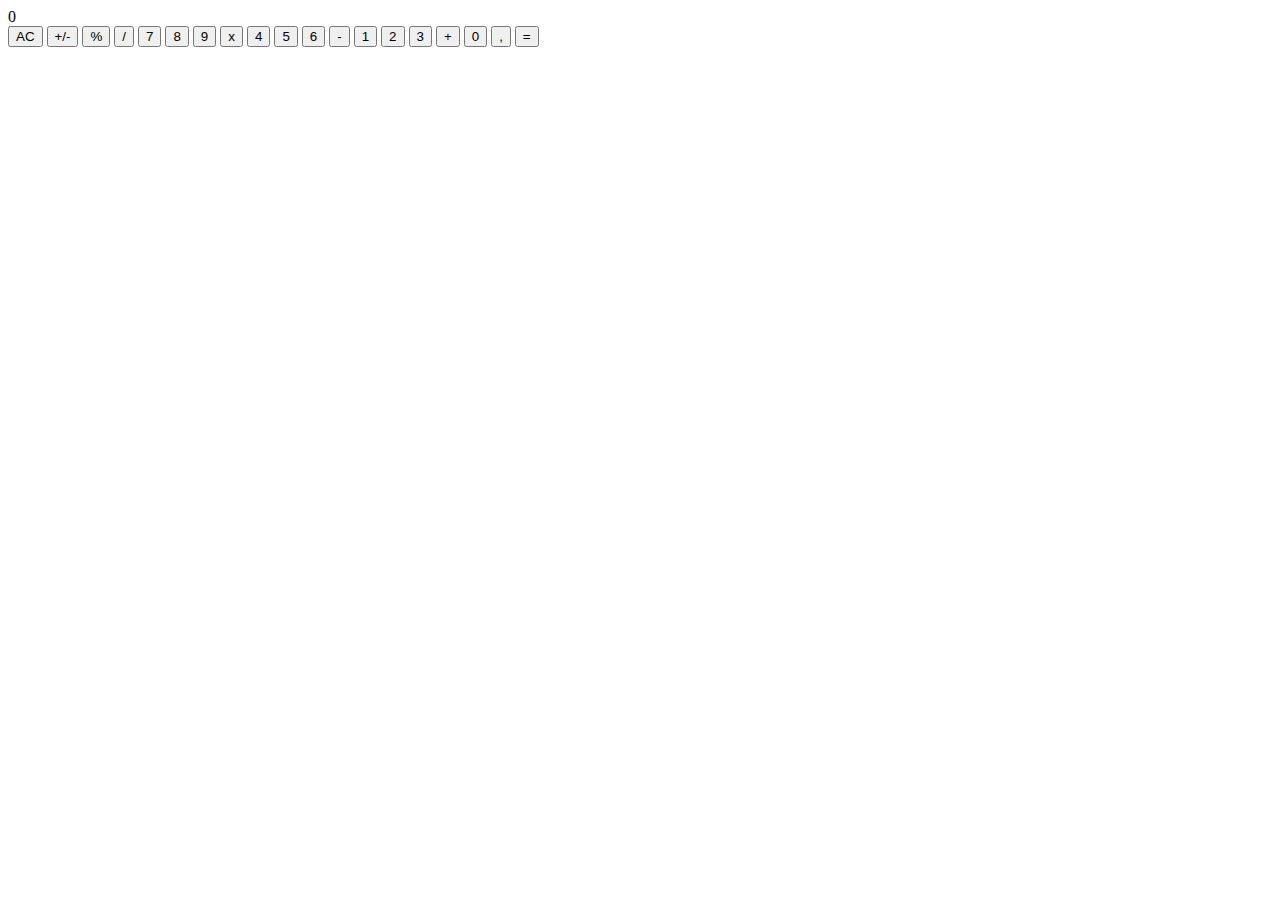
==== Practice/IOS/Calculator/index.html @ dd8d991c "Add empty CSS and JavaScript files for calculator and added basic HTML code for a simple calculator " ====
<!DOCTYPE html>
<html lang="en">
    <head>
        <title>Document</title>
        <link rel="stylesheet" href="style.css">
    </head>
    <body>
        <div class="container">
            <div class="result">
                <span>0</span>
            </div>
            <div class="buttons">
                <button class="item item1 clear">AC</button>
                <button class="item item1 negative">+/-</button>
                <button class="item persent sign">%</button>
                <button class="item item3 sign">/</button>
                <button class="item numbers">7</button>
                <button class="item numbers">8</button>
                <button class="item numbers">9</button>
                <button class="item item3 sign">x</button>
                <button class="item numbers">4</button>
                <button class="item numbers">5</button>
                <button class="item numbers">6</button>
                <button class="item item3 sign">-</button>
                <button class="item numbers">1</button>
                <button class="item numbers">2</button>
                <button class="item numbers">3</button>
                <button class="item item3 sign">+</button>
                <button class="item itemZero numbers">0</button>
                <button class="item comma">,</button>
                <button class="item item3 equals">=</button>
            </div>
        </div>

        <script src="index.js"></script>
    </body>
</html>
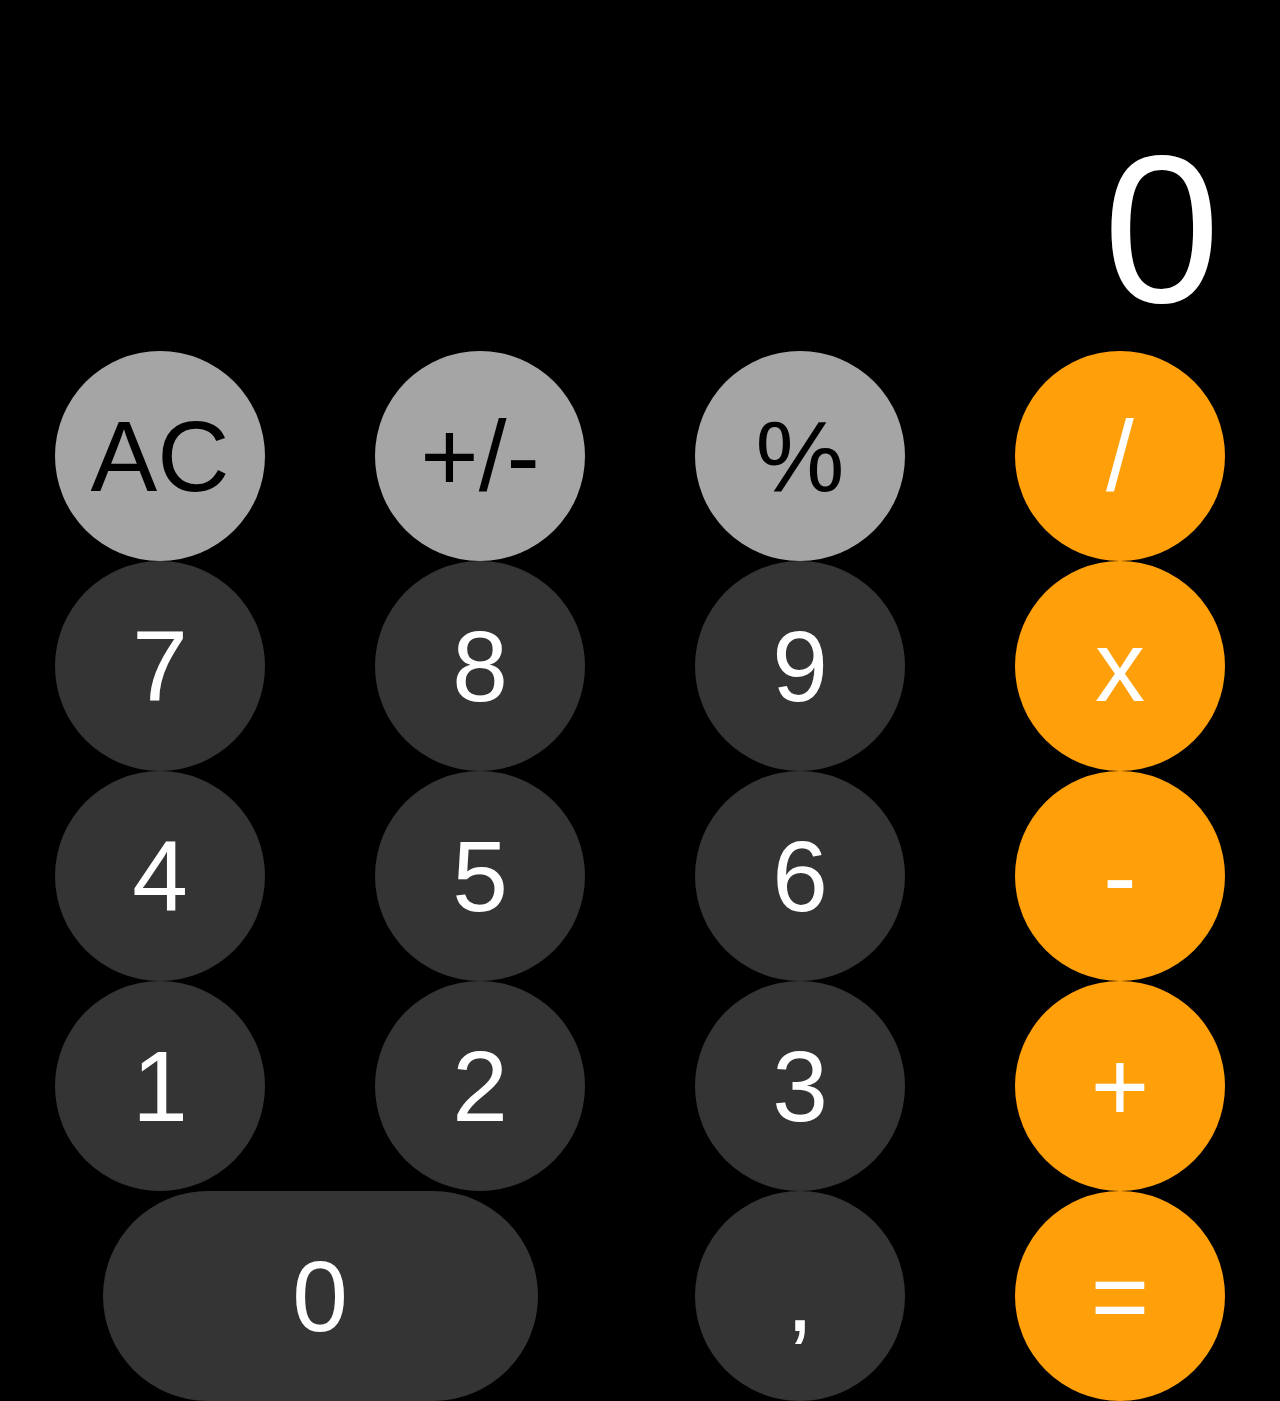
==== commit dbdcae1e: "Proyect IOS calculator almost finished because of some problems in the operators items" ====
--- a/Practice/IOS/Calculator/index.html
+++ b/Practice/IOS/Calculator/index.html
@@ -1,37 +1,37 @@
 <!DOCTYPE html>
 <html lang="en">
-    <head>
-        <title>Document</title>
-        <link rel="stylesheet" href="style.css">
-    </head>
-    <body>
-        <div class="container">
-            <div class="result">
-                <span>0</span>
-            </div>
-            <div class="buttons">
-                <button class="item item1 clear">AC</button>
-                <button class="item item1 negative">+/-</button>
-                <button class="item persent sign">%</button>
-                <button class="item item3 sign">/</button>
-                <button class="item numbers">7</button>
-                <button class="item numbers">8</button>
-                <button class="item numbers">9</button>
-                <button class="item item3 sign">x</button>
-                <button class="item numbers">4</button>
-                <button class="item numbers">5</button>
-                <button class="item numbers">6</button>
-                <button class="item item3 sign">-</button>
-                <button class="item numbers">1</button>
-                <button class="item numbers">2</button>
-                <button class="item numbers">3</button>
-                <button class="item item3 sign">+</button>
-                <button class="item itemZero numbers">0</button>
-                <button class="item comma">,</button>
-                <button class="item item3 equals">=</button>
-            </div>
+<head>
+    <title>Document</title>
+    <link rel="stylesheet" href="style.css">
+</head>
+<body>
+    <div class="container">
+        <div class="result">
+            <span>0</span>
         </div>
+        <div class="buttons">
+            <button class="item item1 clear">AC</button>
+            <button class="item item1 negative">+/-</button>
+            <button class="item percent sign">%</button>
+            <button class="item item3 sign">/</button>
+            <button class="item numbers" value="7">7</button>
+            <button class="item numbers" value="8">8</button>
+            <button class="item numbers" value="9">9</button>
+            <button class="item item3 sign">x</button>
+            <button class="item numbers" value="4">4</button>
+            <button class="item numbers" value="5">5</button>
+            <button class="item numbers" value="6">6</button>
+            <button class="item item3 sign">-</button>
+            <button class="item numbers" value="1">1</button>
+            <button class="item numbers" value="2">2</button>
+            <button class="item numbers" value="3">3</button>
+            <button class="item item3 sign">+</button>
+            <button class="item itemZero numbers" value="0">0</button>
+            <button class="item comma">,</button>
+            <button class="item item3 equals">=</button>
+        </div>
+    </div>
 
-        <script src="index.js"></script>
-    </body>
-</html>+    <script src="index.js"></script>
+</body>
+</html>
--- a/Practice/IOS/Calculator/style.css
+++ b/Practice/IOS/Calculator/style.css
@@ -0,0 +1,85 @@
+* {
+    padding: 0;
+    margin: 0;
+}
+
+html, body, #fullheight {
+    min-height: 100% !important;
+    height: 100%;
+    font-family: Arial, Helvetica, sans-serif;
+    background-color: black;
+}
+
+.container {
+    height: 100%;
+    background-color: black;
+}
+
+.result {
+    display: flex;
+    justify-content: flex-end;
+    align-items: flex-end;
+    color: white;
+    height: 39%;
+}
+
+.result span {
+    margin-right: 60px;
+    font-size: 210px;
+    justify-self: flex-end;
+}
+
+.buttons {
+    width: 100%;
+    height: 60%;
+    background-color: black;
+    display: grid;
+    grid-template-columns: 25% 25% 25% 25%;
+}
+
+.item {
+    display: flex;
+    justify-content: center;
+    align-items: center;
+    font-size: 100px;
+    color: white;
+    border-radius: 100%;
+    width: 210px;
+    height: 210px;
+    padding: 10px;
+    cursor: pointer;
+    align-self: center;
+    justify-self: center;
+}
+
+.percent {
+    background-color: #A5A5A5;
+    border: none;
+    color: black;
+}
+
+.item1 {
+    background-color: #A5A5A5;
+    border: none;
+}
+.item3 {
+    background-color: #FF9F0A;
+    border: none;
+}
+
+.numbers, .comma {
+    background-color: #343434;
+    border: none;
+}
+
+.negative, .clear {
+    color: black ;
+}
+
+.itemZero {
+    background-color: #343434;
+    width: 435px;
+    border-radius: 135px;
+    grid-column: span 2;
+    border: none;
+}
